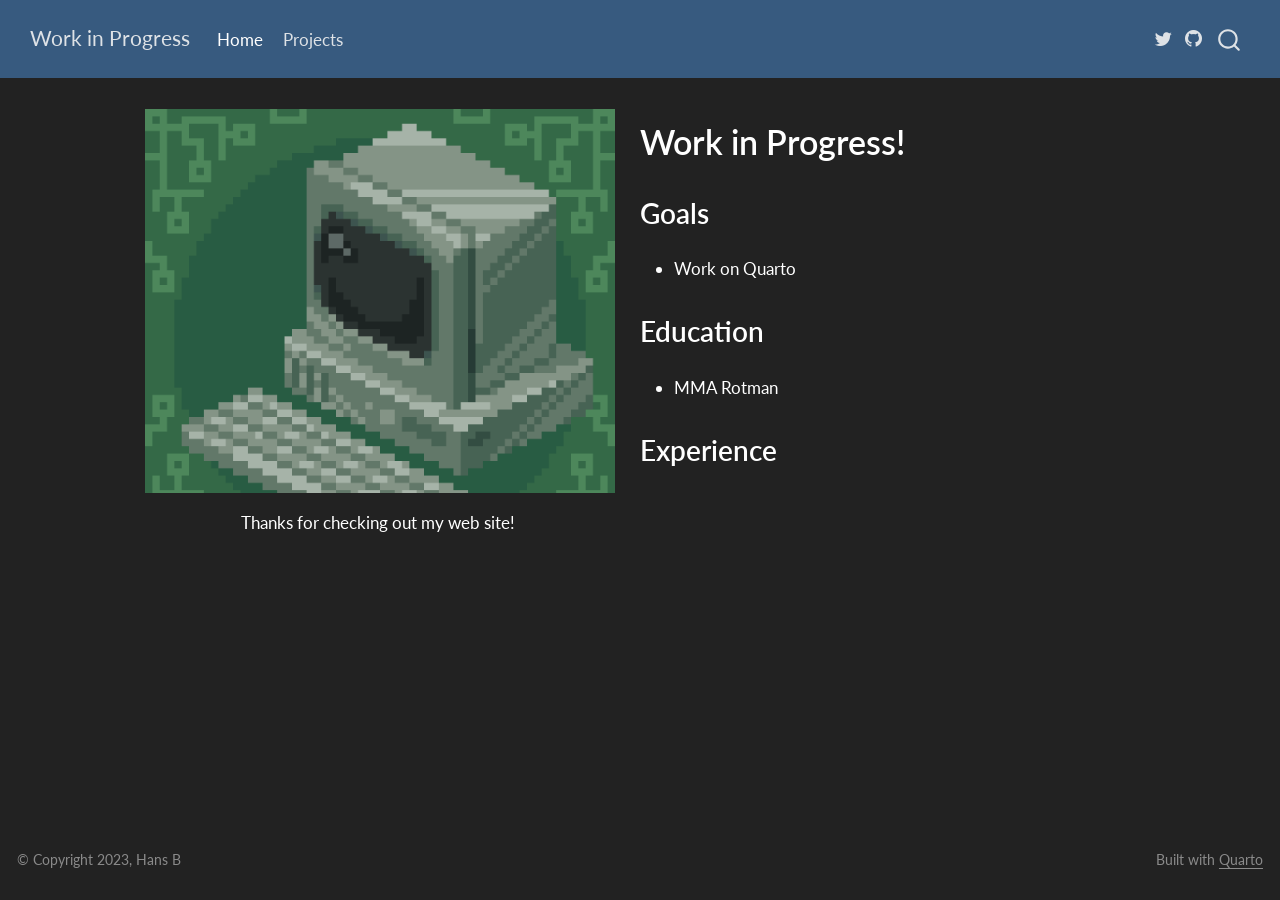
==== docs/index.html @ f6adbe0a "new theme and image" ====
<!DOCTYPE html>
<html xmlns="http://www.w3.org/1999/xhtml" lang="en" xml:lang="en"><head>

<meta charset="utf-8">
<meta name="generator" content="quarto-1.5.56">

<meta name="viewport" content="width=device-width, initial-scale=1.0, user-scalable=yes">


<title>Work in Progress! – Work in Progress</title>
<style>
code{white-space: pre-wrap;}
span.smallcaps{font-variant: small-caps;}
div.columns{display: flex; gap: min(4vw, 1.5em);}
div.column{flex: auto; overflow-x: auto;}
div.hanging-indent{margin-left: 1.5em; text-indent: -1.5em;}
ul.task-list{list-style: none;}
ul.task-list li input[type="checkbox"] {
  width: 0.8em;
  margin: 0 0.8em 0.2em -1em; /* quarto-specific, see https://github.com/quarto-dev/quarto-cli/issues/4556 */ 
  vertical-align: middle;
}
</style>


<script src="site_libs/quarto-nav/quarto-nav.js"></script>
<script src="site_libs/quarto-nav/headroom.min.js"></script>
<script src="site_libs/clipboard/clipboard.min.js"></script>
<script src="site_libs/quarto-search/autocomplete.umd.js"></script>
<script src="site_libs/quarto-search/fuse.min.js"></script>
<script src="site_libs/quarto-search/quarto-search.js"></script>
<meta name="quarto:offset" content="./">
<script src="site_libs/quarto-html/quarto.js"></script>
<script src="site_libs/quarto-html/popper.min.js"></script>
<script src="site_libs/quarto-html/tippy.umd.min.js"></script>
<link href="site_libs/quarto-html/tippy.css" rel="stylesheet">
<link href="site_libs/quarto-html/quarto-syntax-highlighting-dark.css" rel="stylesheet" id="quarto-text-highlighting-styles">
<script src="site_libs/bootstrap/bootstrap.min.js"></script>
<link href="site_libs/bootstrap/bootstrap-icons.css" rel="stylesheet">
<link href="site_libs/bootstrap/bootstrap.min.css" rel="stylesheet" id="quarto-bootstrap" data-mode="dark">
<script id="quarto-search-options" type="application/json">{
  "location": "navbar",
  "copy-button": false,
  "collapse-after": 3,
  "panel-placement": "end",
  "type": "overlay",
  "limit": 50,
  "keyboard-shortcut": [
    "f",
    "/",
    "s"
  ],
  "show-item-context": false,
  "language": {
    "search-no-results-text": "No results",
    "search-matching-documents-text": "matching documents",
    "search-copy-link-title": "Copy link to search",
    "search-hide-matches-text": "Hide additional matches",
    "search-more-match-text": "more match in this document",
    "search-more-matches-text": "more matches in this document",
    "search-clear-button-title": "Clear",
    "search-text-placeholder": "",
    "search-detached-cancel-button-title": "Cancel",
    "search-submit-button-title": "Submit",
    "search-label": "Search"
  }
}</script>


</head>

<body class="nav-fixed fullcontent">

<div id="quarto-search-results"></div>
  <header id="quarto-header" class="headroom fixed-top">
    <nav class="navbar navbar-expand-lg " data-bs-theme="dark">
      <div class="navbar-container container-fluid">
      <div class="navbar-brand-container mx-auto">
    <a class="navbar-brand" href="./index.html">
    <span class="navbar-title">Work in Progress</span>
    </a>
  </div>
            <div id="quarto-search" class="" title="Search"></div>
          <button class="navbar-toggler" type="button" data-bs-toggle="collapse" data-bs-target="#navbarCollapse" aria-controls="navbarCollapse" role="menu" aria-expanded="false" aria-label="Toggle navigation" onclick="if (window.quartoToggleHeadroom) { window.quartoToggleHeadroom(); }">
  <span class="navbar-toggler-icon"></span>
</button>
          <div class="collapse navbar-collapse" id="navbarCollapse">
            <ul class="navbar-nav navbar-nav-scroll me-auto">
  <li class="nav-item">
    <a class="nav-link active" href="./index.html" aria-current="page"> 
<span class="menu-text">Home</span></a>
  </li>  
  <li class="nav-item">
    <a class="nav-link" href="./projects.html"> 
<span class="menu-text">Projects</span></a>
  </li>  
</ul>
          </div> <!-- /navcollapse -->
            <div class="quarto-navbar-tools">
    <a href="https://twitter.com/" title="" class="quarto-navigation-tool px-1" aria-label=""><i class="bi bi-twitter"></i></a>
    <a href="https://github.com/HDB-Q/AboutMe" title="" class="quarto-navigation-tool px-1" aria-label=""><i class="bi bi-github"></i></a>
</div>
      </div> <!-- /container-fluid -->
    </nav>
</header>
<!-- content -->
<div id="quarto-content" class="quarto-container page-columns page-rows-contents page-layout-article page-navbar">
<!-- sidebar -->
<!-- margin-sidebar -->
    
<!-- main -->
<main class="content page-columns page-full" id="quarto-document-content">




<div class="quarto-about-broadside column-page">
  <div class="about-main">
    <div class="about-entity" style="background-image: url('img/profile.png')"></div>
    <div class="about-contents"><header id="title-block-header" class="quarto-title-block default">
<div class="quarto-title">
<h1 class="title">Work in Progress!</h1>
</div>
<div class="quarto-title-meta">
  </div>
</header><div id="me">
<section id="goals" class="level2">
<h2 data-anchor-id="goals">Goals</h2>
<ul>
<li>Work on Quarto</li>
</ul>
</section>
<section id="education" class="level2">
<h2 data-anchor-id="education">Education</h2>
<ul>
<li>MMA Rotman</li>
</ul>
</section>
<section id="experience" class="level2">
<h2 data-anchor-id="experience">Experience</h2>
</section>
</div></div>
  </div>
</div>

<p>Thanks for checking out my web site!</p>




</main> <!-- /main -->
<script id="quarto-html-after-body" type="application/javascript">
window.document.addEventListener("DOMContentLoaded", function (event) {
  const toggleBodyColorMode = (bsSheetEl) => {
    const mode = bsSheetEl.getAttribute("data-mode");
    const bodyEl = window.document.querySelector("body");
    if (mode === "dark") {
      bodyEl.classList.add("quarto-dark");
      bodyEl.classList.remove("quarto-light");
    } else {
      bodyEl.classList.add("quarto-light");
      bodyEl.classList.remove("quarto-dark");
    }
  }
  const toggleBodyColorPrimary = () => {
    const bsSheetEl = window.document.querySelector("link#quarto-bootstrap");
    if (bsSheetEl) {
      toggleBodyColorMode(bsSheetEl);
    }
  }
  toggleBodyColorPrimary();  
  const isCodeAnnotation = (el) => {
    for (const clz of el.classList) {
      if (clz.startsWith('code-annotation-')) {                     
        return true;
      }
    }
    return false;
  }
  const onCopySuccess = function(e) {
    // button target
    const button = e.trigger;
    // don't keep focus
    button.blur();
    // flash "checked"
    button.classList.add('code-copy-button-checked');
    var currentTitle = button.getAttribute("title");
    button.setAttribute("title", "Copied!");
    let tooltip;
    if (window.bootstrap) {
      button.setAttribute("data-bs-toggle", "tooltip");
      button.setAttribute("data-bs-placement", "left");
      button.setAttribute("data-bs-title", "Copied!");
      tooltip = new bootstrap.Tooltip(button, 
        { trigger: "manual", 
          customClass: "code-copy-button-tooltip",
          offset: [0, -8]});
      tooltip.show();    
    }
    setTimeout(function() {
      if (tooltip) {
        tooltip.hide();
        button.removeAttribute("data-bs-title");
        button.removeAttribute("data-bs-toggle");
        button.removeAttribute("data-bs-placement");
      }
      button.setAttribute("title", currentTitle);
      button.classList.remove('code-copy-button-checked');
    }, 1000);
    // clear code selection
    e.clearSelection();
  }
  const getTextToCopy = function(trigger) {
      const codeEl = trigger.previousElementSibling.cloneNode(true);
      for (const childEl of codeEl.children) {
        if (isCodeAnnotation(childEl)) {
          childEl.remove();
        }
      }
      return codeEl.innerText;
  }
  const clipboard = new window.ClipboardJS('.code-copy-button:not([data-in-quarto-modal])', {
    text: getTextToCopy
  });
  clipboard.on('success', onCopySuccess);
  if (window.document.getElementById('quarto-embedded-source-code-modal')) {
    // For code content inside modals, clipBoardJS needs to be initialized with a container option
    // TODO: Check when it could be a function (https://github.com/zenorocha/clipboard.js/issues/860)
    const clipboardModal = new window.ClipboardJS('.code-copy-button[data-in-quarto-modal]', {
      text: getTextToCopy,
      container: window.document.getElementById('quarto-embedded-source-code-modal')
    });
    clipboardModal.on('success', onCopySuccess);
  }
    var localhostRegex = new RegExp(/^(?:http|https):\/\/localhost\:?[0-9]*\//);
    var mailtoRegex = new RegExp(/^mailto:/);
      var filterRegex = new RegExp('/' + window.location.host + '/');
    var isInternal = (href) => {
        return filterRegex.test(href) || localhostRegex.test(href) || mailtoRegex.test(href);
    }
    // Inspect non-navigation links and adorn them if external
 	var links = window.document.querySelectorAll('a[href]:not(.nav-link):not(.navbar-brand):not(.toc-action):not(.sidebar-link):not(.sidebar-item-toggle):not(.pagination-link):not(.no-external):not([aria-hidden]):not(.dropdown-item):not(.quarto-navigation-tool):not(.about-link)');
    for (var i=0; i<links.length; i++) {
      const link = links[i];
      if (!isInternal(link.href)) {
        // undo the damage that might have been done by quarto-nav.js in the case of
        // links that we want to consider external
        if (link.dataset.originalHref !== undefined) {
          link.href = link.dataset.originalHref;
        }
      }
    }
  function tippyHover(el, contentFn, onTriggerFn, onUntriggerFn) {
    const config = {
      allowHTML: true,
      maxWidth: 500,
      delay: 100,
      arrow: false,
      appendTo: function(el) {
          return el.parentElement;
      },
      interactive: true,
      interactiveBorder: 10,
      theme: 'quarto',
      placement: 'bottom-start',
    };
    if (contentFn) {
      config.content = contentFn;
    }
    if (onTriggerFn) {
      config.onTrigger = onTriggerFn;
    }
    if (onUntriggerFn) {
      config.onUntrigger = onUntriggerFn;
    }
    window.tippy(el, config); 
  }
  const noterefs = window.document.querySelectorAll('a[role="doc-noteref"]');
  for (var i=0; i<noterefs.length; i++) {
    const ref = noterefs[i];
    tippyHover(ref, function() {
      // use id or data attribute instead here
      let href = ref.getAttribute('data-footnote-href') || ref.getAttribute('href');
      try { href = new URL(href).hash; } catch {}
      const id = href.replace(/^#\/?/, "");
      const note = window.document.getElementById(id);
      if (note) {
        return note.innerHTML;
      } else {
        return "";
      }
    });
  }
  const xrefs = window.document.querySelectorAll('a.quarto-xref');
  const processXRef = (id, note) => {
    // Strip column container classes
    const stripColumnClz = (el) => {
      el.classList.remove("page-full", "page-columns");
      if (el.children) {
        for (const child of el.children) {
          stripColumnClz(child);
        }
      }
    }
    stripColumnClz(note)
    if (id === null || id.startsWith('sec-')) {
      // Special case sections, only their first couple elements
      const container = document.createElement("div");
      if (note.children && note.children.length > 2) {
        container.appendChild(note.children[0].cloneNode(true));
        for (let i = 1; i < note.children.length; i++) {
          const child = note.children[i];
          if (child.tagName === "P" && child.innerText === "") {
            continue;
          } else {
            container.appendChild(child.cloneNode(true));
            break;
          }
        }
        if (window.Quarto?.typesetMath) {
          window.Quarto.typesetMath(container);
        }
        return container.innerHTML
      } else {
        if (window.Quarto?.typesetMath) {
          window.Quarto.typesetMath(note);
        }
        return note.innerHTML;
      }
    } else {
      // Remove any anchor links if they are present
      const anchorLink = note.querySelector('a.anchorjs-link');
      if (anchorLink) {
        anchorLink.remove();
      }
      if (window.Quarto?.typesetMath) {
        window.Quarto.typesetMath(note);
      }
      // TODO in 1.5, we should make sure this works without a callout special case
      if (note.classList.contains("callout")) {
        return note.outerHTML;
      } else {
        return note.innerHTML;
      }
    }
  }
  for (var i=0; i<xrefs.length; i++) {
    const xref = xrefs[i];
    tippyHover(xref, undefined, function(instance) {
      instance.disable();
      let url = xref.getAttribute('href');
      let hash = undefined; 
      if (url.startsWith('#')) {
        hash = url;
      } else {
        try { hash = new URL(url).hash; } catch {}
      }
      if (hash) {
        const id = hash.replace(/^#\/?/, "");
        const note = window.document.getElementById(id);
        if (note !== null) {
          try {
            const html = processXRef(id, note.cloneNode(true));
            instance.setContent(html);
          } finally {
            instance.enable();
            instance.show();
          }
        } else {
          // See if we can fetch this
          fetch(url.split('#')[0])
          .then(res => res.text())
          .then(html => {
            const parser = new DOMParser();
            const htmlDoc = parser.parseFromString(html, "text/html");
            const note = htmlDoc.getElementById(id);
            if (note !== null) {
              const html = processXRef(id, note);
              instance.setContent(html);
            } 
          }).finally(() => {
            instance.enable();
            instance.show();
          });
        }
      } else {
        // See if we can fetch a full url (with no hash to target)
        // This is a special case and we should probably do some content thinning / targeting
        fetch(url)
        .then(res => res.text())
        .then(html => {
          const parser = new DOMParser();
          const htmlDoc = parser.parseFromString(html, "text/html");
          const note = htmlDoc.querySelector('main.content');
          if (note !== null) {
            // This should only happen for chapter cross references
            // (since there is no id in the URL)
            // remove the first header
            if (note.children.length > 0 && note.children[0].tagName === "HEADER") {
              note.children[0].remove();
            }
            const html = processXRef(null, note);
            instance.setContent(html);
          } 
        }).finally(() => {
          instance.enable();
          instance.show();
        });
      }
    }, function(instance) {
    });
  }
      let selectedAnnoteEl;
      const selectorForAnnotation = ( cell, annotation) => {
        let cellAttr = 'data-code-cell="' + cell + '"';
        let lineAttr = 'data-code-annotation="' +  annotation + '"';
        const selector = 'span[' + cellAttr + '][' + lineAttr + ']';
        return selector;
      }
      const selectCodeLines = (annoteEl) => {
        const doc = window.document;
        const targetCell = annoteEl.getAttribute("data-target-cell");
        const targetAnnotation = annoteEl.getAttribute("data-target-annotation");
        const annoteSpan = window.document.querySelector(selectorForAnnotation(targetCell, targetAnnotation));
        const lines = annoteSpan.getAttribute("data-code-lines").split(",");
        const lineIds = lines.map((line) => {
          return targetCell + "-" + line;
        })
        let top = null;
        let height = null;
        let parent = null;
        if (lineIds.length > 0) {
            //compute the position of the single el (top and bottom and make a div)
            const el = window.document.getElementById(lineIds[0]);
            top = el.offsetTop;
            height = el.offsetHeight;
            parent = el.parentElement.parentElement;
          if (lineIds.length > 1) {
            const lastEl = window.document.getElementById(lineIds[lineIds.length - 1]);
            const bottom = lastEl.offsetTop + lastEl.offsetHeight;
            height = bottom - top;
          }
          if (top !== null && height !== null && parent !== null) {
            // cook up a div (if necessary) and position it 
            let div = window.document.getElementById("code-annotation-line-highlight");
            if (div === null) {
              div = window.document.createElement("div");
              div.setAttribute("id", "code-annotation-line-highlight");
              div.style.position = 'absolute';
              parent.appendChild(div);
            }
            div.style.top = top - 2 + "px";
            div.style.height = height + 4 + "px";
            div.style.left = 0;
            let gutterDiv = window.document.getElementById("code-annotation-line-highlight-gutter");
            if (gutterDiv === null) {
              gutterDiv = window.document.createElement("div");
              gutterDiv.setAttribute("id", "code-annotation-line-highlight-gutter");
              gutterDiv.style.position = 'absolute';
              const codeCell = window.document.getElementById(targetCell);
              const gutter = codeCell.querySelector('.code-annotation-gutter');
              gutter.appendChild(gutterDiv);
            }
            gutterDiv.style.top = top - 2 + "px";
            gutterDiv.style.height = height + 4 + "px";
          }
          selectedAnnoteEl = annoteEl;
        }
      };
      const unselectCodeLines = () => {
        const elementsIds = ["code-annotation-line-highlight", "code-annotation-line-highlight-gutter"];
        elementsIds.forEach((elId) => {
          const div = window.document.getElementById(elId);
          if (div) {
            div.remove();
          }
        });
        selectedAnnoteEl = undefined;
      };
        // Handle positioning of the toggle
    window.addEventListener(
      "resize",
      throttle(() => {
        elRect = undefined;
        if (selectedAnnoteEl) {
          selectCodeLines(selectedAnnoteEl);
        }
      }, 10)
    );
    function throttle(fn, ms) {
    let throttle = false;
    let timer;
      return (...args) => {
        if(!throttle) { // first call gets through
            fn.apply(this, args);
            throttle = true;
        } else { // all the others get throttled
            if(timer) clearTimeout(timer); // cancel #2
            timer = setTimeout(() => {
              fn.apply(this, args);
              timer = throttle = false;
            }, ms);
        }
      };
    }
      // Attach click handler to the DT
      const annoteDls = window.document.querySelectorAll('dt[data-target-cell]');
      for (const annoteDlNode of annoteDls) {
        annoteDlNode.addEventListener('click', (event) => {
          const clickedEl = event.target;
          if (clickedEl !== selectedAnnoteEl) {
            unselectCodeLines();
            const activeEl = window.document.querySelector('dt[data-target-cell].code-annotation-active');
            if (activeEl) {
              activeEl.classList.remove('code-annotation-active');
            }
            selectCodeLines(clickedEl);
            clickedEl.classList.add('code-annotation-active');
          } else {
            // Unselect the line
            unselectCodeLines();
            clickedEl.classList.remove('code-annotation-active');
          }
        });
      }
  const findCites = (el) => {
    const parentEl = el.parentElement;
    if (parentEl) {
      const cites = parentEl.dataset.cites;
      if (cites) {
        return {
          el,
          cites: cites.split(' ')
        };
      } else {
        return findCites(el.parentElement)
      }
    } else {
      return undefined;
    }
  };
  var bibliorefs = window.document.querySelectorAll('a[role="doc-biblioref"]');
  for (var i=0; i<bibliorefs.length; i++) {
    const ref = bibliorefs[i];
    const citeInfo = findCites(ref);
    if (citeInfo) {
      tippyHover(citeInfo.el, function() {
        var popup = window.document.createElement('div');
        citeInfo.cites.forEach(function(cite) {
          var citeDiv = window.document.createElement('div');
          citeDiv.classList.add('hanging-indent');
          citeDiv.classList.add('csl-entry');
          var biblioDiv = window.document.getElementById('ref-' + cite);
          if (biblioDiv) {
            citeDiv.innerHTML = biblioDiv.innerHTML;
          }
          popup.appendChild(citeDiv);
        });
        return popup.innerHTML;
      });
    }
  }
});
</script>
</div> <!-- /content -->
<footer class="footer">
  <div class="nav-footer">
    <div class="nav-footer-left">
<p>© Copyright 2023, Hans B</p>
</div>   
    <div class="nav-footer-center">
      &nbsp;
    </div>
    <div class="nav-footer-right">
<p>Built with <a href="https://quarto.org/">Quarto</a></p>
</div>
  </div>
</footer>




</body></html>
---- docs/site_libs/quarto-html/tippy.css ----
.tippy-box[data-animation=fade][data-state=hidden]{opacity:0}[data-tippy-root]{max-width:calc(100vw - 10px)}.tippy-box{position:relative;background-color:#333;color:#fff;border-radius:4px;font-size:14px;line-height:1.4;white-space:normal;outline:0;transition-property:transform,visibility,opacity}.tippy-box[data-placement^=top]>.tippy-arrow{bottom:0}.tippy-box[data-placement^=top]>.tippy-arrow:before{bottom:-7px;left:0;border-width:8px 8px 0;border-top-color:initial;transform-origin:center top}.tippy-box[data-placement^=bottom]>.tippy-arrow{top:0}.tippy-box[data-placement^=bottom]>.tippy-arrow:before{top:-7px;left:0;border-width:0 8px 8px;border-bottom-color:initial;transform-origin:center bottom}.tippy-box[data-placement^=left]>.tippy-arrow{right:0}.tippy-box[data-placement^=left]>.tippy-arrow:before{border-width:8px 0 8px 8px;border-left-color:initial;right:-7px;transform-origin:center left}.tippy-box[data-placement^=right]>.tippy-arrow{left:0}.tippy-box[data-placement^=right]>.tippy-arrow:before{left:-7px;border-width:8px 8px 8px 0;border-right-color:initial;transform-origin:center right}.tippy-box[data-inertia][data-state=visible]{transition-timing-function:cubic-bezier(.54,1.5,.38,1.11)}.tippy-arrow{width:16px;height:16px;color:#333}.tippy-arrow:before{content:"";position:absolute;border-color:transparent;border-style:solid}.tippy-content{position:relative;padding:5px 9px;z-index:1}
---- docs/site_libs/quarto-html/quarto-syntax-highlighting-dark.css ----
/* quarto syntax highlight colors */
:root {
  --quarto-hl-al-color: #f07178;
  --quarto-hl-an-color: #d4d0ab;
  --quarto-hl-at-color: #00e0e0;
  --quarto-hl-bn-color: #d4d0ab;
  --quarto-hl-bu-color: #abe338;
  --quarto-hl-ch-color: #abe338;
  --quarto-hl-co-color: #f8f8f2;
  --quarto-hl-cv-color: #ffd700;
  --quarto-hl-cn-color: #ffd700;
  --quarto-hl-cf-color: #ffa07a;
  --quarto-hl-dt-color: #ffa07a;
  --quarto-hl-dv-color: #d4d0ab;
  --quarto-hl-do-color: #f8f8f2;
  --quarto-hl-er-color: #f07178;
  --quarto-hl-ex-color: #00e0e0;
  --quarto-hl-fl-color: #d4d0ab;
  --quarto-hl-fu-color: #ffa07a;
  --quarto-hl-im-color: #abe338;
  --quarto-hl-in-color: #d4d0ab;
  --quarto-hl-kw-color: #ffa07a;
  --quarto-hl-op-color: #ffa07a;
  --quarto-hl-ot-color: #00e0e0;
  --quarto-hl-pp-color: #dcc6e0;
  --quarto-hl-re-color: #00e0e0;
  --quarto-hl-sc-color: #abe338;
  --quarto-hl-ss-color: #abe338;
  --quarto-hl-st-color: #abe338;
  --quarto-hl-va-color: #00e0e0;
  --quarto-hl-vs-color: #abe338;
  --quarto-hl-wa-color: #dcc6e0;
}

/* other quarto variables */
:root {
  --quarto-font-monospace: SFMono-Regular, Menlo, Monaco, Consolas, "Liberation Mono", "Courier New", monospace;
}

code span.al {
  background-color: #2a0f15;
  font-weight: bold;
  color: #f07178;
}

code span.an {
  color: #d4d0ab;
}

code span.at {
  color: #00e0e0;
}

code span.bn {
  color: #d4d0ab;
}

code span.bu {
  color: #abe338;
}

code span.ch {
  color: #abe338;
}

code span.co {
  font-style: italic;
  color: #f8f8f2;
}

code span.cv {
  color: #ffd700;
}

code span.cn {
  color: #ffd700;
}

code span.cf {
  font-weight: bold;
  color: #ffa07a;
}

code span.dt {
  color: #ffa07a;
}

code span.dv {
  color: #d4d0ab;
}

code span.do {
  color: #f8f8f2;
}

code span.er {
  color: #f07178;
  text-decoration: underline;
}

code span.ex {
  font-weight: bold;
  color: #00e0e0;
}

code span.fl {
  color: #d4d0ab;
}

code span.fu {
  color: #ffa07a;
}

code span.im {
  color: #abe338;
}

code span.in {
  color: #d4d0ab;
}

code span.kw {
  font-weight: bold;
  color: #ffa07a;
}

pre > code.sourceCode > span {
  color: #f8f8f2;
}

code span {
  color: #f8f8f2;
}

code.sourceCode > span {
  color: #f8f8f2;
}

div.sourceCode,
div.sourceCode pre.sourceCode {
  color: #f8f8f2;
}

code span.op {
  color: #ffa07a;
}

code span.ot {
  color: #00e0e0;
}

code span.pp {
  color: #dcc6e0;
}

code span.re {
  background-color: #f8f8f2;
  color: #00e0e0;
}

code span.sc {
  color: #abe338;
}

code span.ss {
  color: #abe338;
}

code span.st {
  color: #abe338;
}

code span.va {
  color: #00e0e0;
}

code span.vs {
  color: #abe338;
}

code span.wa {
  color: #dcc6e0;
}

.prevent-inlining {
  content: "</";
}

/*# sourceMappingURL=935a306eefa94366c21e1a970dddb765.css.map */
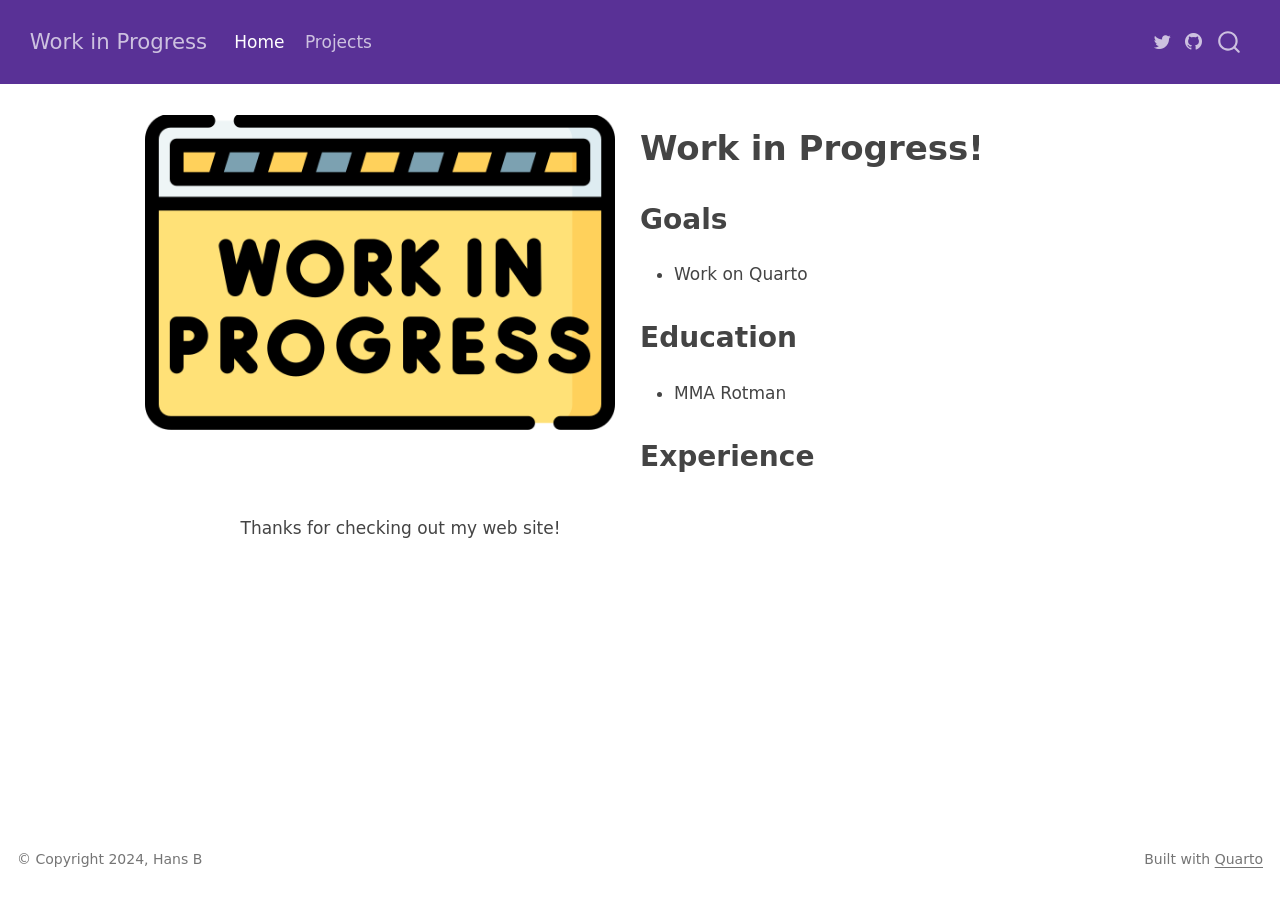
==== commit 30a79032: "testing newfile" ====
--- a/docs/index.html
+++ b/docs/index.html
@@ -34,10 +34,10 @@
 <script src="site_libs/quarto-html/popper.min.js"></script>
 <script src="site_libs/quarto-html/tippy.umd.min.js"></script>
 <link href="site_libs/quarto-html/tippy.css" rel="stylesheet">
-<link href="site_libs/quarto-html/quarto-syntax-highlighting-dark.css" rel="stylesheet" id="quarto-text-highlighting-styles">
+<link href="site_libs/quarto-html/quarto-syntax-highlighting.css" rel="stylesheet" id="quarto-text-highlighting-styles">
 <script src="site_libs/bootstrap/bootstrap.min.js"></script>
 <link href="site_libs/bootstrap/bootstrap-icons.css" rel="stylesheet">
-<link href="site_libs/bootstrap/bootstrap.min.css" rel="stylesheet" id="quarto-bootstrap" data-mode="dark">
+<link href="site_libs/bootstrap/bootstrap.min.css" rel="stylesheet" id="quarto-bootstrap" data-mode="light">
 <script id="quarto-search-options" type="application/json">{
   "location": "navbar",
   "copy-button": false,
@@ -566,7 +566,7 @@
 <footer class="footer">
   <div class="nav-footer">
     <div class="nav-footer-left">
-<p>© Copyright 2023, Hans B</p>
+<p>© Copyright 2024, Hans B</p>
 </div>   
     <div class="nav-footer-center">
       &nbsp;
--- a/docs/site_libs/quarto-html/quarto-syntax-highlighting.css
+++ b/docs/site_libs/quarto-html/quarto-syntax-highlighting.css
@@ -0,0 +1,205 @@
+/* quarto syntax highlight colors */
+:root {
+  --quarto-hl-ot-color: #003B4F;
+  --quarto-hl-at-color: #657422;
+  --quarto-hl-ss-color: #20794D;
+  --quarto-hl-an-color: #5E5E5E;
+  --quarto-hl-fu-color: #4758AB;
+  --quarto-hl-st-color: #20794D;
+  --quarto-hl-cf-color: #003B4F;
+  --quarto-hl-op-color: #5E5E5E;
+  --quarto-hl-er-color: #AD0000;
+  --quarto-hl-bn-color: #AD0000;
+  --quarto-hl-al-color: #AD0000;
+  --quarto-hl-va-color: #111111;
+  --quarto-hl-bu-color: inherit;
+  --quarto-hl-ex-color: inherit;
+  --quarto-hl-pp-color: #AD0000;
+  --quarto-hl-in-color: #5E5E5E;
+  --quarto-hl-vs-color: #20794D;
+  --quarto-hl-wa-color: #5E5E5E;
+  --quarto-hl-do-color: #5E5E5E;
+  --quarto-hl-im-color: #00769E;
+  --quarto-hl-ch-color: #20794D;
+  --quarto-hl-dt-color: #AD0000;
+  --quarto-hl-fl-color: #AD0000;
+  --quarto-hl-co-color: #5E5E5E;
+  --quarto-hl-cv-color: #5E5E5E;
+  --quarto-hl-cn-color: #8f5902;
+  --quarto-hl-sc-color: #5E5E5E;
+  --quarto-hl-dv-color: #AD0000;
+  --quarto-hl-kw-color: #003B4F;
+}
+
+/* other quarto variables */
+:root {
+  --quarto-font-monospace: SFMono-Regular, Menlo, Monaco, Consolas, "Liberation Mono", "Courier New", monospace;
+}
+
+pre > code.sourceCode > span {
+  color: #003B4F;
+}
+
+code span {
+  color: #003B4F;
+}
+
+code.sourceCode > span {
+  color: #003B4F;
+}
+
+div.sourceCode,
+div.sourceCode pre.sourceCode {
+  color: #003B4F;
+}
+
+code span.ot {
+  color: #003B4F;
+  font-style: inherit;
+}
+
+code span.at {
+  color: #657422;
+  font-style: inherit;
+}
+
+code span.ss {
+  color: #20794D;
+  font-style: inherit;
+}
+
+code span.an {
+  color: #5E5E5E;
+  font-style: inherit;
+}
+
+code span.fu {
+  color: #4758AB;
+  font-style: inherit;
+}
+
+code span.st {
+  color: #20794D;
+  font-style: inherit;
+}
+
+code span.cf {
+  color: #003B4F;
+  font-weight: bold;
+  font-style: inherit;
+}
+
+code span.op {
+  color: #5E5E5E;
+  font-style: inherit;
+}
+
+code span.er {
+  color: #AD0000;
+  font-style: inherit;
+}
+
+code span.bn {
+  color: #AD0000;
+  font-style: inherit;
+}
+
+code span.al {
+  color: #AD0000;
+  font-style: inherit;
+}
+
+code span.va {
+  color: #111111;
+  font-style: inherit;
+}
+
+code span.bu {
+  font-style: inherit;
+}
+
+code span.ex {
+  font-style: inherit;
+}
+
+code span.pp {
+  color: #AD0000;
+  font-style: inherit;
+}
+
+code span.in {
+  color: #5E5E5E;
+  font-style: inherit;
+}
+
+code span.vs {
+  color: #20794D;
+  font-style: inherit;
+}
+
+code span.wa {
+  color: #5E5E5E;
+  font-style: italic;
+}
+
+code span.do {
+  color: #5E5E5E;
+  font-style: italic;
+}
+
+code span.im {
+  color: #00769E;
+  font-style: inherit;
+}
+
+code span.ch {
+  color: #20794D;
+  font-style: inherit;
+}
+
+code span.dt {
+  color: #AD0000;
+  font-style: inherit;
+}
+
+code span.fl {
+  color: #AD0000;
+  font-style: inherit;
+}
+
+code span.co {
+  color: #5E5E5E;
+  font-style: inherit;
+}
+
+code span.cv {
+  color: #5E5E5E;
+  font-style: italic;
+}
+
+code span.cn {
+  color: #8f5902;
+  font-style: inherit;
+}
+
+code span.sc {
+  color: #5E5E5E;
+  font-style: inherit;
+}
+
+code span.dv {
+  color: #AD0000;
+  font-style: inherit;
+}
+
+code span.kw {
+  color: #003B4F;
+  font-weight: bold;
+  font-style: inherit;
+}
+
+.prevent-inlining {
+  content: "</";
+}
+
+/*# sourceMappingURL=debc5d5d77c3f9108843748ff7464032.css.map */
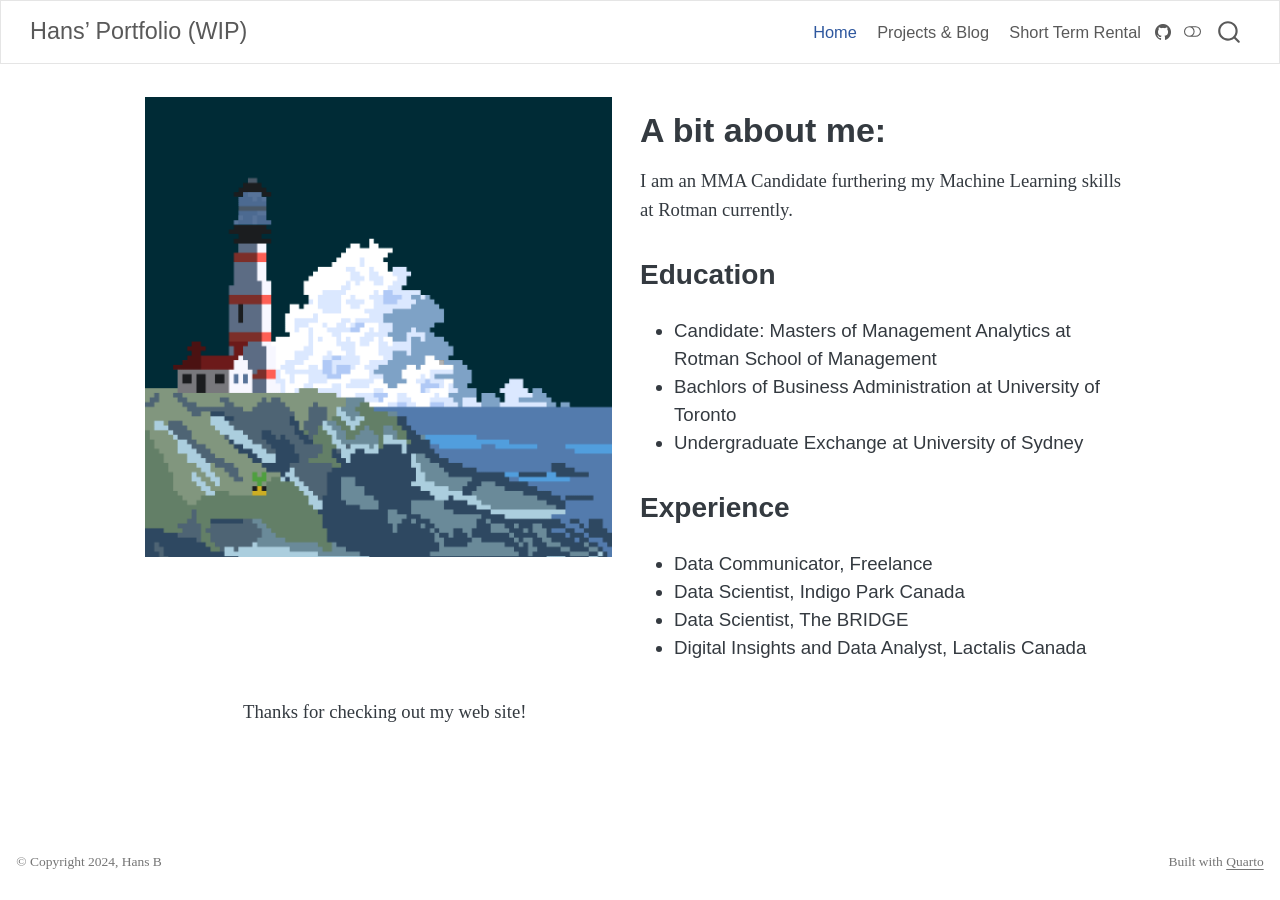
==== commit e2278a13: "Update index.html" ====
--- a/docs/index.html
+++ b/docs/index.html
@@ -7,7 +7,7 @@
 <meta name="viewport" content="width=device-width, initial-scale=1.0, user-scalable=yes">
 
 
-<title>Work in Progress! – Work in Progress</title>
+<title>A bit about me: – Hans’ Portfolio (WIP)</title>
 <style>
 code{white-space: pre-wrap;}
 span.smallcaps{font-variant: small-caps;}
@@ -34,10 +34,12 @@
 <script src="site_libs/quarto-html/popper.min.js"></script>
 <script src="site_libs/quarto-html/tippy.umd.min.js"></script>
 <link href="site_libs/quarto-html/tippy.css" rel="stylesheet">
-<link href="site_libs/quarto-html/quarto-syntax-highlighting.css" rel="stylesheet" id="quarto-text-highlighting-styles">
+<link href="site_libs/quarto-html/quarto-syntax-highlighting.css" rel="stylesheet" class="quarto-color-scheme" id="quarto-text-highlighting-styles">
+<link href="site_libs/quarto-html/quarto-syntax-highlighting-dark.css" rel="prefetch" class="quarto-color-scheme quarto-color-alternate" id="quarto-text-highlighting-styles">
 <script src="site_libs/bootstrap/bootstrap.min.js"></script>
 <link href="site_libs/bootstrap/bootstrap-icons.css" rel="stylesheet">
-<link href="site_libs/bootstrap/bootstrap.min.css" rel="stylesheet" id="quarto-bootstrap" data-mode="light">
+<link href="site_libs/bootstrap/bootstrap.min.css" rel="stylesheet" class="quarto-color-scheme" id="quarto-bootstrap" data-mode="light">
+<link href="site_libs/bootstrap/bootstrap-dark.min.css" rel="prefetch" class="quarto-color-scheme quarto-color-alternate" id="quarto-bootstrap" data-mode="dark">
 <script id="quarto-search-options" type="application/json">{
   "location": "navbar",
   "copy-button": false,
@@ -77,7 +79,7 @@
       <div class="navbar-container container-fluid">
       <div class="navbar-brand-container mx-auto">
     <a class="navbar-brand" href="./index.html">
-    <span class="navbar-title">Work in Progress</span>
+    <span class="navbar-title">Hans’ Portfolio (WIP)</span>
     </a>
   </div>
             <div id="quarto-search" class="" title="Search"></div>
@@ -85,20 +87,24 @@
   <span class="navbar-toggler-icon"></span>
 </button>
           <div class="collapse navbar-collapse" id="navbarCollapse">
-            <ul class="navbar-nav navbar-nav-scroll me-auto">
+            <ul class="navbar-nav navbar-nav-scroll ms-auto">
   <li class="nav-item">
     <a class="nav-link active" href="./index.html" aria-current="page"> 
 <span class="menu-text">Home</span></a>
   </li>  
   <li class="nav-item">
     <a class="nav-link" href="./projects.html"> 
-<span class="menu-text">Projects</span></a>
+<span class="menu-text">Projects &amp; Blog</span></a>
+  </li>  
+  <li class="nav-item">
+    <a class="nav-link" href="./ST_Rental.html"> 
+<span class="menu-text">Short Term Rental</span></a>
   </li>  
 </ul>
           </div> <!-- /navcollapse -->
             <div class="quarto-navbar-tools">
-    <a href="https://twitter.com/" title="" class="quarto-navigation-tool px-1" aria-label=""><i class="bi bi-twitter"></i></a>
     <a href="https://github.com/HDB-Q/AboutMe" title="" class="quarto-navigation-tool px-1" aria-label=""><i class="bi bi-github"></i></a>
+  <a href="" class="quarto-color-scheme-toggle quarto-navigation-tool  px-1" onclick="window.quartoToggleColorScheme(); return false;" title="Toggle dark mode"><i class="bi"></i></a>
 </div>
       </div> <!-- /container-fluid -->
     </nav>
@@ -119,25 +125,28 @@
     <div class="about-entity" style="background-image: url('img/profile.png')"></div>
     <div class="about-contents"><header id="title-block-header" class="quarto-title-block default">
 <div class="quarto-title">
-<h1 class="title">Work in Progress!</h1>
+<h1 class="title">A bit about me:</h1>
 </div>
 <div class="quarto-title-meta">
   </div>
 </header><div id="me">
-<section id="goals" class="level2">
-<h2 data-anchor-id="goals">Goals</h2>
-<ul>
-<li>Work on Quarto</li>
-</ul>
-</section>
+<p>I am an MMA Candidate furthering my Machine Learning skills at Rotman currently.</p>
 <section id="education" class="level2">
 <h2 data-anchor-id="education">Education</h2>
 <ul>
-<li>MMA Rotman</li>
+<li>Candidate: Masters of Management Analytics at Rotman School of Management</li>
+<li>Bachlors of Business Administration at University of Toronto</li>
+<li>Undergraduate Exchange at University of Sydney</li>
 </ul>
 </section>
 <section id="experience" class="level2">
 <h2 data-anchor-id="experience">Experience</h2>
+<ul>
+<li>Data Communicator, Freelance</li>
+<li>Data Scientist, Indigo Park Canada</li>
+<li>Data Scientist, The BRIDGE</li>
+<li>Digital Insights and Data Analyst, Lactalis Canada</li>
+</ul>
 </section>
 </div></div>
   </div>
@@ -169,6 +178,150 @@
     }
   }
   toggleBodyColorPrimary();  
+  const disableStylesheet = (stylesheets) => {
+    for (let i=0; i < stylesheets.length; i++) {
+      const stylesheet = stylesheets[i];
+      stylesheet.rel = 'prefetch';
+    }
+  }
+  const enableStylesheet = (stylesheets) => {
+    for (let i=0; i < stylesheets.length; i++) {
+      const stylesheet = stylesheets[i];
+      stylesheet.rel = 'stylesheet';
+    }
+  }
+  const manageTransitions = (selector, allowTransitions) => {
+    const els = window.document.querySelectorAll(selector);
+    for (let i=0; i < els.length; i++) {
+      const el = els[i];
+      if (allowTransitions) {
+        el.classList.remove('notransition');
+      } else {
+        el.classList.add('notransition');
+      }
+    }
+  }
+  const toggleGiscusIfUsed = (isAlternate, darkModeDefault) => {
+    const baseTheme = document.querySelector('#giscus-base-theme')?.value ?? 'light';
+    const alternateTheme = document.querySelector('#giscus-alt-theme')?.value ?? 'dark';
+    let newTheme = '';
+    if(darkModeDefault) {
+      newTheme = isAlternate ? baseTheme : alternateTheme;
+    } else {
+      newTheme = isAlternate ? alternateTheme : baseTheme;
+    }
+    const changeGiscusTheme = () => {
+      // From: https://github.com/giscus/giscus/issues/336
+      const sendMessage = (message) => {
+        const iframe = document.querySelector('iframe.giscus-frame');
+        if (!iframe) return;
+        iframe.contentWindow.postMessage({ giscus: message }, 'https://giscus.app');
+      }
+      sendMessage({
+        setConfig: {
+          theme: newTheme
+        }
+      });
+    }
+    const isGiscussLoaded = window.document.querySelector('iframe.giscus-frame') !== null;
+    if (isGiscussLoaded) {
+      changeGiscusTheme();
+    }
+  }
+  const toggleColorMode = (alternate) => {
+    // Switch the stylesheets
+    const alternateStylesheets = window.document.querySelectorAll('link.quarto-color-scheme.quarto-color-alternate');
+    manageTransitions('#quarto-margin-sidebar .nav-link', false);
+    if (alternate) {
+      enableStylesheet(alternateStylesheets);
+      for (const sheetNode of alternateStylesheets) {
+        if (sheetNode.id === "quarto-bootstrap") {
+          toggleBodyColorMode(sheetNode);
+        }
+      }
+    } else {
+      disableStylesheet(alternateStylesheets);
+      toggleBodyColorPrimary();
+    }
+    manageTransitions('#quarto-margin-sidebar .nav-link', true);
+    // Switch the toggles
+    const toggles = window.document.querySelectorAll('.quarto-color-scheme-toggle');
+    for (let i=0; i < toggles.length; i++) {
+      const toggle = toggles[i];
+      if (toggle) {
+        if (alternate) {
+          toggle.classList.add("alternate");     
+        } else {
+          toggle.classList.remove("alternate");
+        }
+      }
+    }
+    // Hack to workaround the fact that safari doesn't
+    // properly recolor the scrollbar when toggling (#1455)
+    if (navigator.userAgent.indexOf('Safari') > 0 && navigator.userAgent.indexOf('Chrome') == -1) {
+      manageTransitions("body", false);
+      window.scrollTo(0, 1);
+      setTimeout(() => {
+        window.scrollTo(0, 0);
+        manageTransitions("body", true);
+      }, 40);  
+    }
+  }
+  const isFileUrl = () => { 
+    return window.location.protocol === 'file:';
+  }
+  const hasAlternateSentinel = () => {  
+    let styleSentinel = getColorSchemeSentinel();
+    if (styleSentinel !== null) {
+      return styleSentinel === "alternate";
+    } else {
+      return false;
+    }
+  }
+  const setStyleSentinel = (alternate) => {
+    const value = alternate ? "alternate" : "default";
+    if (!isFileUrl()) {
+      window.localStorage.setItem("quarto-color-scheme", value);
+    } else {
+      localAlternateSentinel = value;
+    }
+  }
+  const getColorSchemeSentinel = () => {
+    if (!isFileUrl()) {
+      const storageValue = window.localStorage.getItem("quarto-color-scheme");
+      return storageValue != null ? storageValue : localAlternateSentinel;
+    } else {
+      return localAlternateSentinel;
+    }
+  }
+  const darkModeDefault = false;
+  let localAlternateSentinel = darkModeDefault ? 'alternate' : 'default';
+  // Dark / light mode switch
+  window.quartoToggleColorScheme = () => {
+    // Read the current dark / light value 
+    let toAlternate = !hasAlternateSentinel();
+    toggleColorMode(toAlternate);
+    setStyleSentinel(toAlternate);
+    toggleGiscusIfUsed(toAlternate, darkModeDefault);
+  };
+  // Ensure there is a toggle, if there isn't float one in the top right
+  if (window.document.querySelector('.quarto-color-scheme-toggle') === null) {
+    const a = window.document.createElement('a');
+    a.classList.add('top-right');
+    a.classList.add('quarto-color-scheme-toggle');
+    a.href = "";
+    a.onclick = function() { try { window.quartoToggleColorScheme(); } catch {} return false; };
+    const i = window.document.createElement("i");
+    i.classList.add('bi');
+    a.appendChild(i);
+    window.document.body.appendChild(a);
+  }
+  // Switch to dark mode if need be
+  if (hasAlternateSentinel()) {
+    toggleColorMode(true);
+  } else {
+    toggleColorMode(false);
+  }
   const isCodeAnnotation = (el) => {
     for (const clz of el.classList) {
       if (clz.startsWith('code-annotation-')) {                     
@@ -580,4 +733,4 @@
 
 
 
-</body></html>+</body></html>
--- a/docs/site_libs/quarto-html/quarto-syntax-highlighting-dark.css
+++ b/docs/site_libs/quarto-html/quarto-syntax-highlighting-dark.css
@@ -0,0 +1,189 @@
+/* quarto syntax highlight colors */
+:root {
+  --quarto-hl-al-color: #f07178;
+  --quarto-hl-an-color: #d4d0ab;
+  --quarto-hl-at-color: #00e0e0;
+  --quarto-hl-bn-color: #d4d0ab;
+  --quarto-hl-bu-color: #abe338;
+  --quarto-hl-ch-color: #abe338;
+  --quarto-hl-co-color: #f8f8f2;
+  --quarto-hl-cv-color: #ffd700;
+  --quarto-hl-cn-color: #ffd700;
+  --quarto-hl-cf-color: #ffa07a;
+  --quarto-hl-dt-color: #ffa07a;
+  --quarto-hl-dv-color: #d4d0ab;
+  --quarto-hl-do-color: #f8f8f2;
+  --quarto-hl-er-color: #f07178;
+  --quarto-hl-ex-color: #00e0e0;
+  --quarto-hl-fl-color: #d4d0ab;
+  --quarto-hl-fu-color: #ffa07a;
+  --quarto-hl-im-color: #abe338;
+  --quarto-hl-in-color: #d4d0ab;
+  --quarto-hl-kw-color: #ffa07a;
+  --quarto-hl-op-color: #ffa07a;
+  --quarto-hl-ot-color: #00e0e0;
+  --quarto-hl-pp-color: #dcc6e0;
+  --quarto-hl-re-color: #00e0e0;
+  --quarto-hl-sc-color: #abe338;
+  --quarto-hl-ss-color: #abe338;
+  --quarto-hl-st-color: #abe338;
+  --quarto-hl-va-color: #00e0e0;
+  --quarto-hl-vs-color: #abe338;
+  --quarto-hl-wa-color: #dcc6e0;
+}
+
+/* other quarto variables */
+:root {
+  --quarto-font-monospace: SFMono-Regular, Menlo, Monaco, Consolas, "Liberation Mono", "Courier New", monospace;
+}
+
+code span.al {
+  background-color: #2a0f15;
+  font-weight: bold;
+  color: #f07178;
+}
+
+code span.an {
+  color: #d4d0ab;
+}
+
+code span.at {
+  color: #00e0e0;
+}
+
+code span.bn {
+  color: #d4d0ab;
+}
+
+code span.bu {
+  color: #abe338;
+}
+
+code span.ch {
+  color: #abe338;
+}
+
+code span.co {
+  font-style: italic;
+  color: #f8f8f2;
+}
+
+code span.cv {
+  color: #ffd700;
+}
+
+code span.cn {
+  color: #ffd700;
+}
+
+code span.cf {
+  font-weight: bold;
+  color: #ffa07a;
+}
+
+code span.dt {
+  color: #ffa07a;
+}
+
+code span.dv {
+  color: #d4d0ab;
+}
+
+code span.do {
+  color: #f8f8f2;
+}
+
+code span.er {
+  color: #f07178;
+  text-decoration: underline;
+}
+
+code span.ex {
+  font-weight: bold;
+  color: #00e0e0;
+}
+
+code span.fl {
+  color: #d4d0ab;
+}
+
+code span.fu {
+  color: #ffa07a;
+}
+
+code span.im {
+  color: #abe338;
+}
+
+code span.in {
+  color: #d4d0ab;
+}
+
+code span.kw {
+  font-weight: bold;
+  color: #ffa07a;
+}
+
+pre > code.sourceCode > span {
+  color: #f8f8f2;
+}
+
+code span {
+  color: #f8f8f2;
+}
+
+code.sourceCode > span {
+  color: #f8f8f2;
+}
+
+div.sourceCode,
+div.sourceCode pre.sourceCode {
+  color: #f8f8f2;
+}
+
+code span.op {
+  color: #ffa07a;
+}
+
+code span.ot {
+  color: #00e0e0;
+}
+
+code span.pp {
+  color: #dcc6e0;
+}
+
+code span.re {
+  background-color: #f8f8f2;
+  color: #00e0e0;
+}
+
+code span.sc {
+  color: #abe338;
+}
+
+code span.ss {
+  color: #abe338;
+}
+
+code span.st {
+  color: #abe338;
+}
+
+code span.va {
+  color: #00e0e0;
+}
+
+code span.vs {
+  color: #abe338;
+}
+
+code span.wa {
+  color: #dcc6e0;
+}
+
+.prevent-inlining {
+  content: "</";
+}
+
+/*# sourceMappingURL=935a306eefa94366c21e1a970dddb765.css.map */
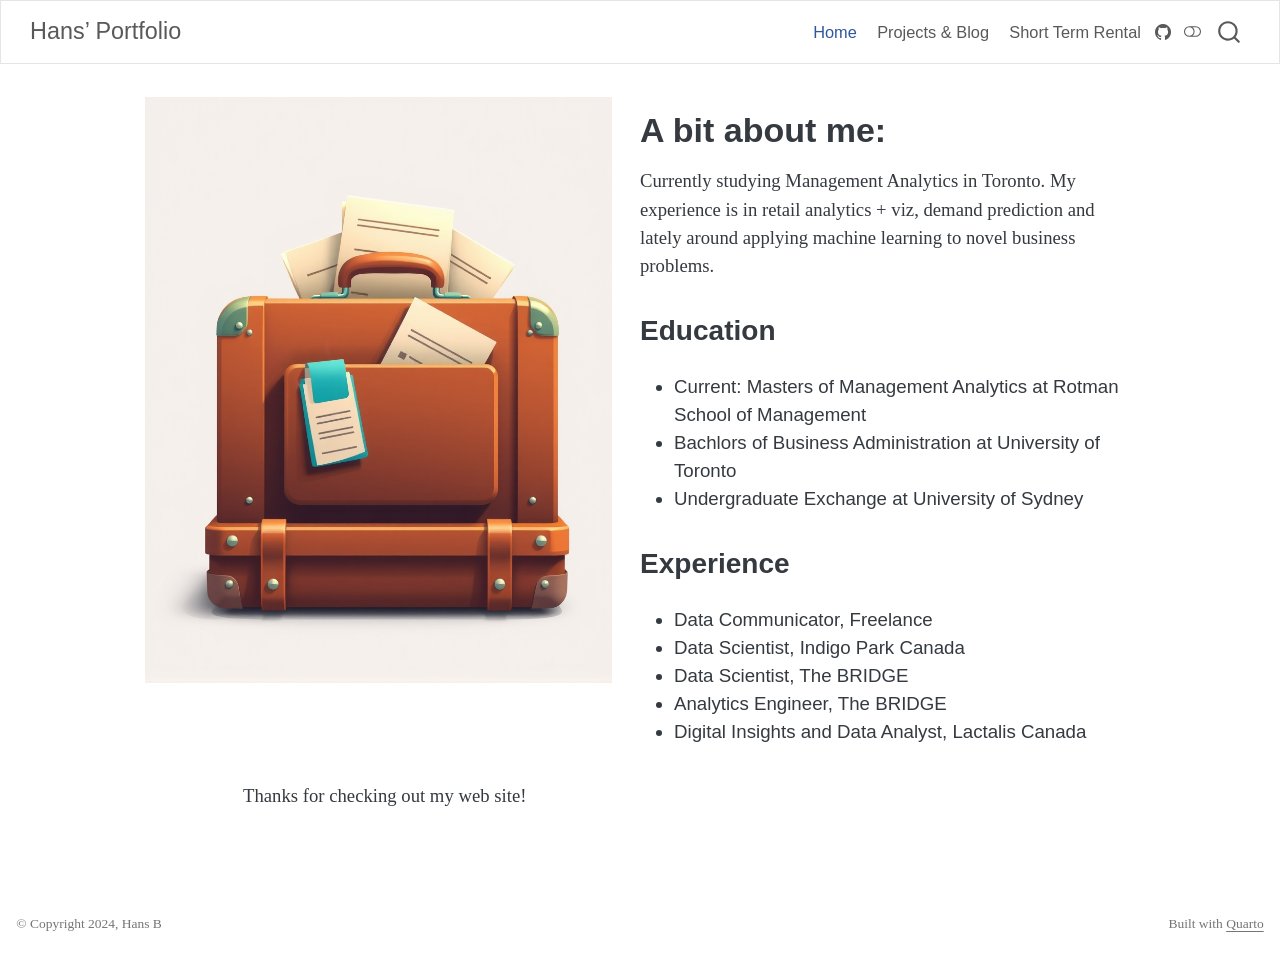
==== commit b578fdfa: "New update" ====
--- a/docs/index.html
+++ b/docs/index.html
@@ -7,7 +7,7 @@
 <meta name="viewport" content="width=device-width, initial-scale=1.0, user-scalable=yes">
 
 
-<title>A bit about me: – Hans’ Portfolio (WIP)</title>
+<title>A bit about me: – Hans’ Portfolio</title>
 <style>
 code{white-space: pre-wrap;}
 span.smallcaps{font-variant: small-caps;}
@@ -79,7 +79,7 @@
       <div class="navbar-container container-fluid">
       <div class="navbar-brand-container mx-auto">
     <a class="navbar-brand" href="./index.html">
-    <span class="navbar-title">Hans’ Portfolio (WIP)</span>
+    <span class="navbar-title">Hans’ Portfolio</span>
     </a>
   </div>
             <div id="quarto-search" class="" title="Search"></div>
@@ -130,11 +130,11 @@
 <div class="quarto-title-meta">
   </div>
 </header><div id="me">
-<p>I am an MMA Candidate furthering my Machine Learning skills at Rotman currently.</p>
+<p>Currently studying Management Analytics in Toronto. My experience is in retail analytics + viz, demand prediction and lately around applying machine learning to novel business problems.</p>
 <section id="education" class="level2">
 <h2 data-anchor-id="education">Education</h2>
 <ul>
-<li>Candidate: Masters of Management Analytics at Rotman School of Management</li>
+<li>Current: Masters of Management Analytics at Rotman School of Management</li>
 <li>Bachlors of Business Administration at University of Toronto</li>
 <li>Undergraduate Exchange at University of Sydney</li>
 </ul>
@@ -145,6 +145,7 @@
 <li>Data Communicator, Freelance</li>
 <li>Data Scientist, Indigo Park Canada</li>
 <li>Data Scientist, The BRIDGE</li>
+<li>Analytics Engineer, The BRIDGE</li>
 <li>Digital Insights and Data Analyst, Lactalis Canada</li>
 </ul>
 </section>
@@ -733,4 +734,4 @@
 
 
 
-</body></html>
+</body></html>
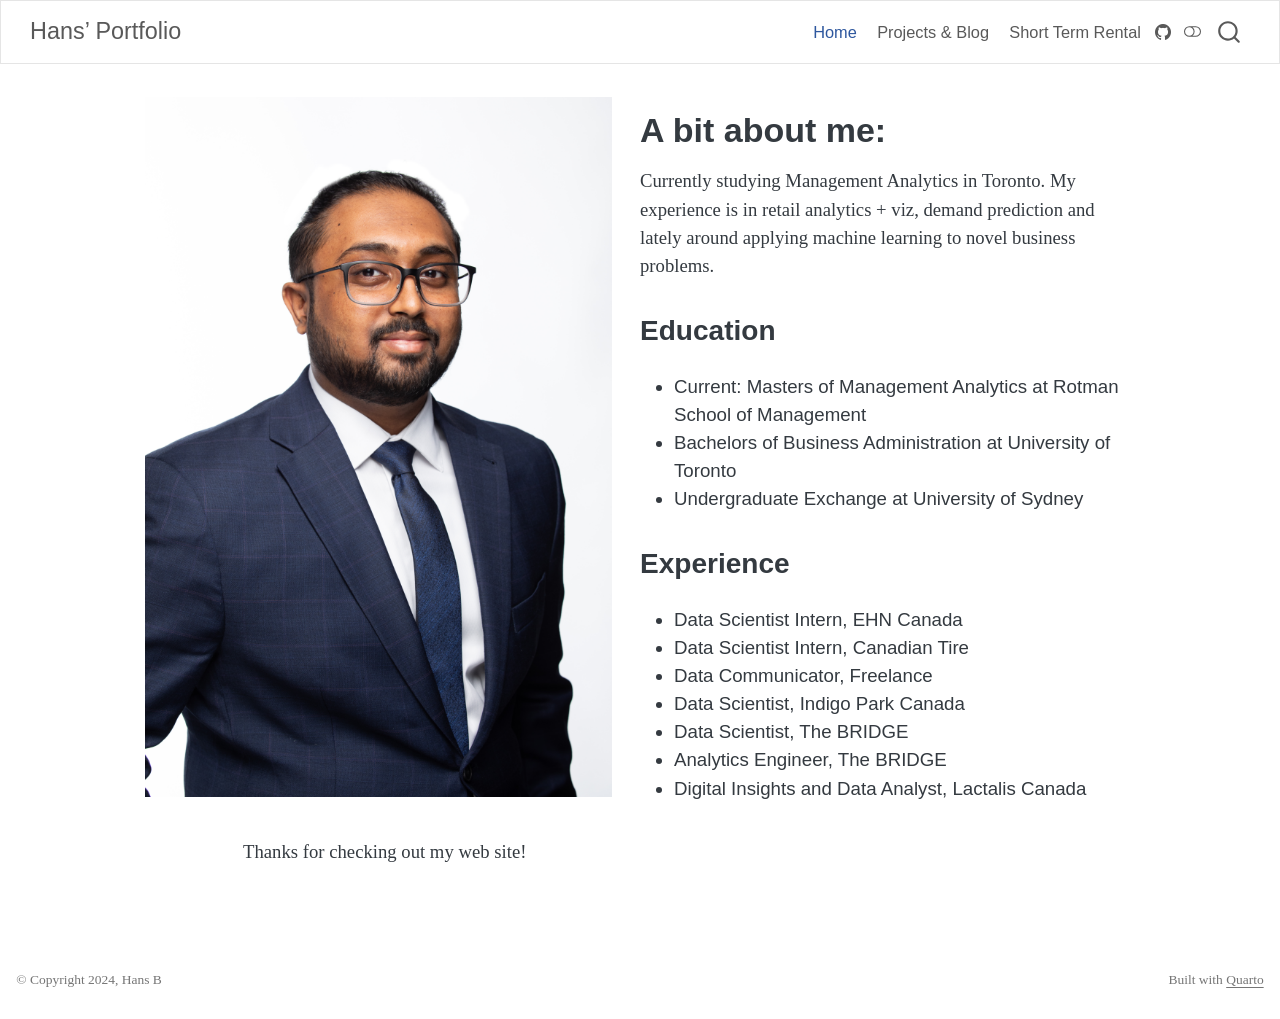
==== commit e16fbf37: "Adding details about EHN_Project" ====
--- a/docs/index.html
+++ b/docs/index.html
@@ -122,7 +122,7 @@
 
 <div class="quarto-about-broadside column-page">
   <div class="about-main">
-    <div class="about-entity" style="background-image: url('img/profile.png')"></div>
+    <div class="about-entity" style="background-image: url('img/Headshot-4_edit.png')"></div>
     <div class="about-contents"><header id="title-block-header" class="quarto-title-block default">
 <div class="quarto-title">
 <h1 class="title">A bit about me:</h1>
@@ -135,13 +135,15 @@
 <h2 data-anchor-id="education">Education</h2>
 <ul>
 <li>Current: Masters of Management Analytics at Rotman School of Management</li>
-<li>Bachlors of Business Administration at University of Toronto</li>
+<li>Bachelors of Business Administration at University of Toronto</li>
 <li>Undergraduate Exchange at University of Sydney</li>
 </ul>
 </section>
 <section id="experience" class="level2">
 <h2 data-anchor-id="experience">Experience</h2>
 <ul>
+<li>Data Scientist Intern, EHN Canada</li>
+<li>Data Scientist Intern, Canadian Tire</li>
 <li>Data Communicator, Freelance</li>
 <li>Data Scientist, Indigo Park Canada</li>
 <li>Data Scientist, The BRIDGE</li>
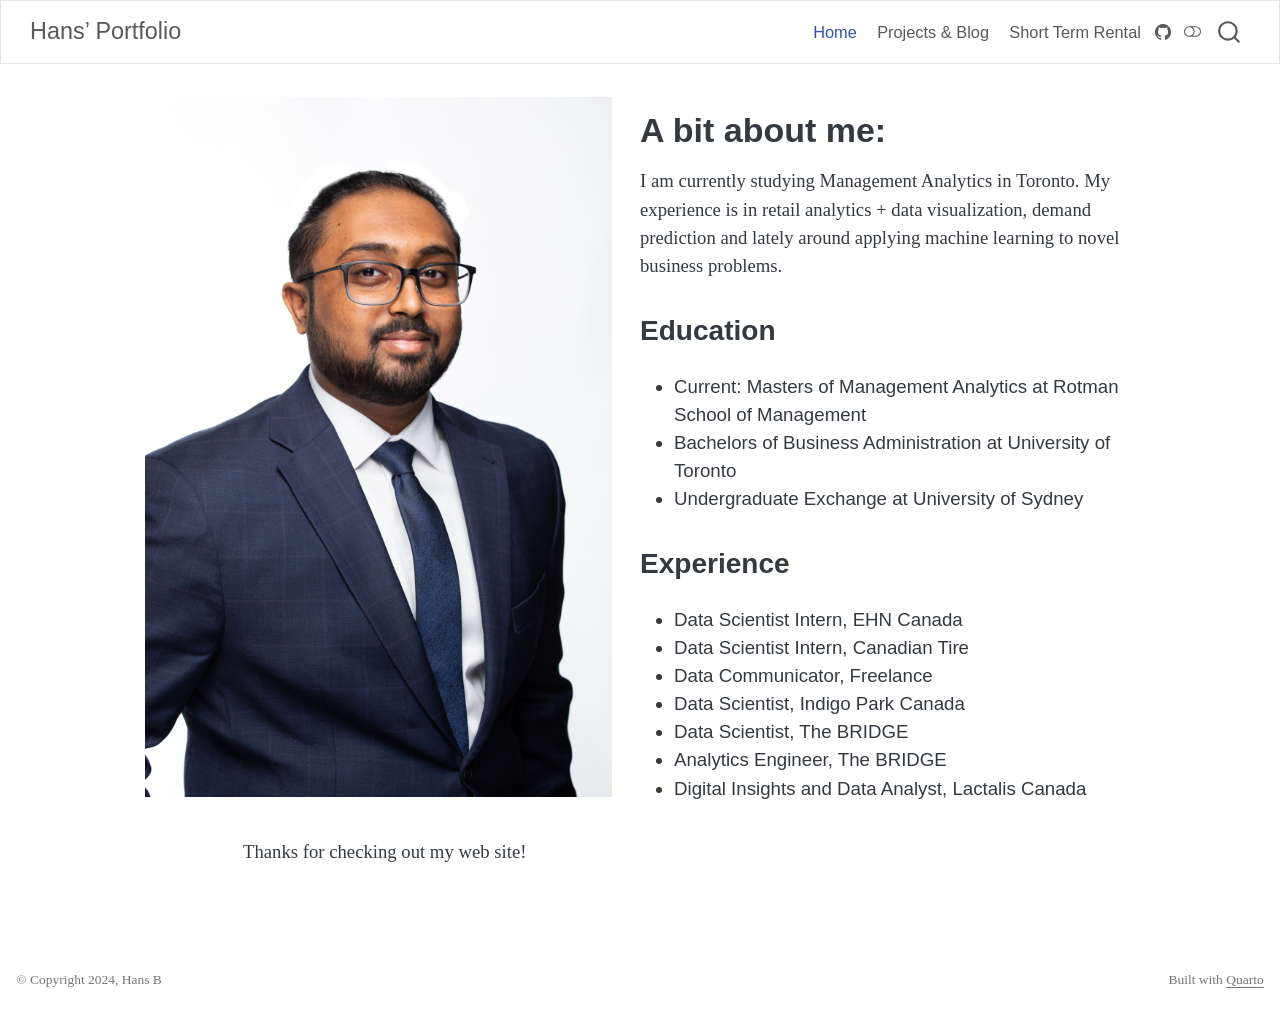
==== commit 583b9ca5: "added preview" ====
--- a/docs/index.html
+++ b/docs/index.html
@@ -130,7 +130,7 @@
 <div class="quarto-title-meta">
   </div>
 </header><div id="me">
-<p>Currently studying Management Analytics in Toronto. My experience is in retail analytics + viz, demand prediction and lately around applying machine learning to novel business problems.</p>
+<p>I am currently studying Management Analytics in Toronto. My experience is in retail analytics + data visualization, demand prediction and lately around applying machine learning to novel business problems.</p>
 <section id="education" class="level2">
 <h2 data-anchor-id="education">Education</h2>
 <ul>
